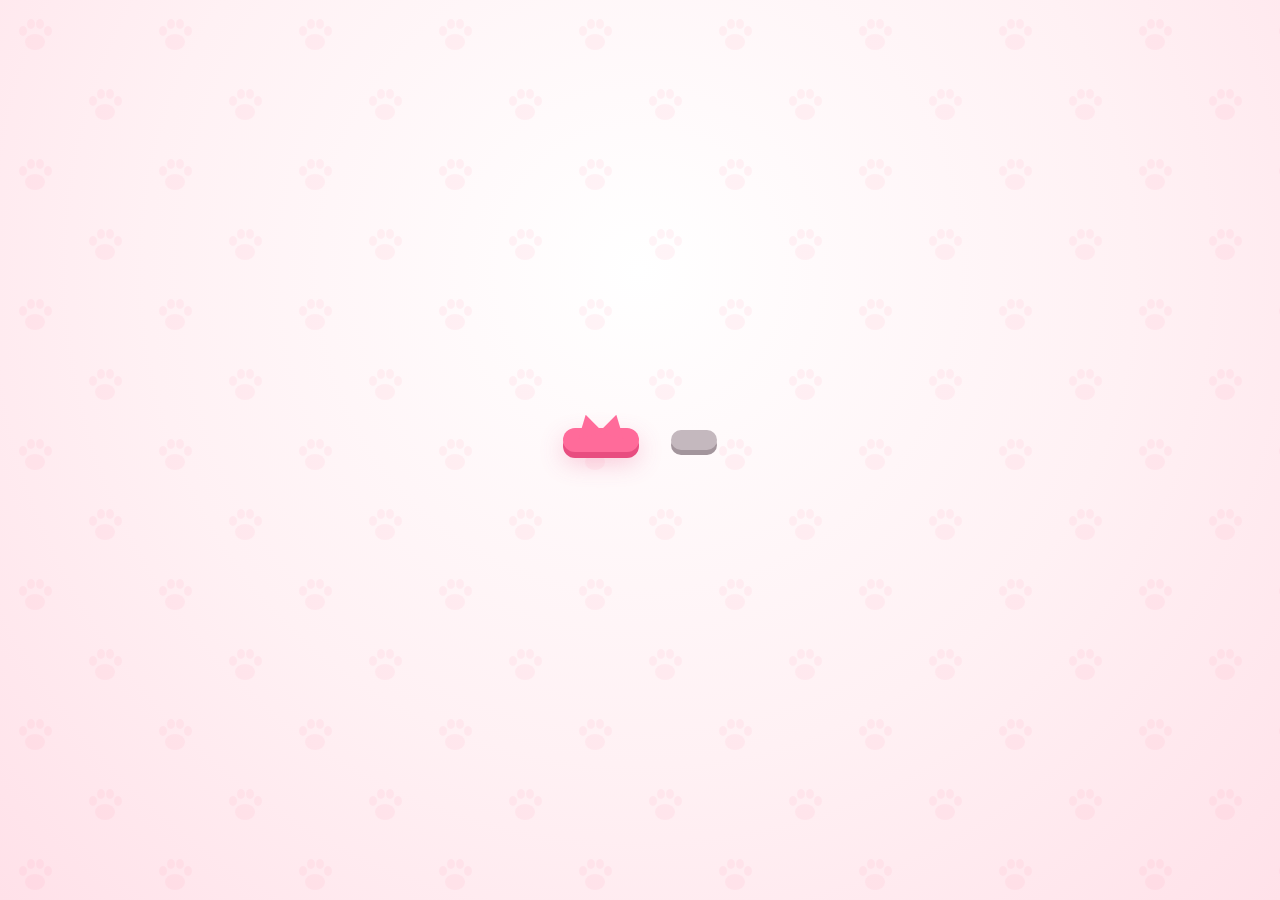
==== index.html @ 674d048b "feat: scaffold page, config and headless test runner Co-Authored-By: Claude Opus 5.5 <noreply@anthro" ====
<!doctype html>
<html lang="en">
<head>
  <meta charset="utf-8">
  <meta name="viewport" content="width=device-width, initial-scale=1">
  <title>A question for Shira 🐾</title>
  <link rel="icon" href="data:image/svg+xml,<svg xmlns='http://www.w3.org/2000/svg' viewBox='0 0 100 100'><text y='.9em' font-size='90'>🐱</text></svg>">
  <link rel="preconnect" href="https://fonts.googleapis.com">
  <link rel="preconnect" href="https://fonts.gstatic.com" crossorigin>
  <link rel="stylesheet" href="https://fonts.googleapis.com/css2?family=Fredoka:wght@400;500;600;700&display=swap">
  <link rel="stylesheet" href="styles.css">
</head>
<body data-screen="question">
  <main id="app">
    <section id="screen-question" class="screen">
      <div id="mochi" class="mochi-spot"></div>
      <h1 id="question-title"></h1>
      <p id="yay-sub" class="sub" hidden></p>
      <div class="buttons">
        <button id="yes-btn" class="yes-btn" type="button"></button>
        <button id="no-btn" class="no-btn" type="button"></button>
      </div>
      <p id="caption" class="caption" aria-live="polite"></p>
    </section>

    <section id="screen-dates" class="screen" hidden>
      <h2 id="dates-title"></h2>
      <div id="date-cards" class="date-cards"></div>
    </section>

    <section id="screen-ticket" class="screen" hidden>
      <div id="ticket"></div>
      <p id="ticket-note" class="sub ticket-note"></p>
      <button id="change-pick" class="link-btn" type="button"></button>
    </section>
  </main>

  <div id="stage"></div>
  <div id="rain"></div>

  <script src="js/config.js"></script>
  <script src="js/cats.js"></script>
  <script src="js/geometry.js"></script>
  <script src="js/fx.js"></script>
  <script src="js/escalation.js"></script>
  <script src="js/notify.js"></script>
  <script src="js/no-button.js"></script>
  <script src="js/celebration.js"></script>
  <script src="js/date-picker.js"></script>
  <script src="js/main.js"></script>
</body>
</html>
---- styles.css ----
/* ---------- base ---------- */
:root {
  --bg: #fff1f4;
  --bg-2: #ffe1e9;
  --pink: #ff6b9a;
  --pink-dark: #e84d80;
  --pink-soft: #ffd3df;
  --ink: #5b3a4a;
  --muted: #9a7d8a;
  --grey: #c4b8be;
  --grey-dark: #a3959c;
  --font: "Fredoka", "Trebuchet MS", system-ui, sans-serif;
}

* { box-sizing: border-box; }

html, body { margin: 0; }

body {
  font-family: var(--font);
  color: var(--ink);
  background-color: var(--bg);
  background-image:
    url("data:image/svg+xml,%3Csvg xmlns='http://www.w3.org/2000/svg' width='140' height='140'%3E%3Cg fill='%23ff6b9a' fill-opacity='0.08'%3E%3Cellipse cx='35' cy='42' rx='10' ry='8'/%3E%3Cellipse cx='23' cy='31' rx='4' ry='5'/%3E%3Cellipse cx='31' cy='24' rx='4' ry='5'/%3E%3Cellipse cx='40' cy='24' rx='4' ry='5'/%3E%3Cellipse cx='48' cy='31' rx='4' ry='5'/%3E%3Cellipse cx='105' cy='112' rx='10' ry='8'/%3E%3Cellipse cx='93' cy='101' rx='4' ry='5'/%3E%3Cellipse cx='101' cy='94' rx='4' ry='5'/%3E%3Cellipse cx='110' cy='94' rx='4' ry='5'/%3E%3Cellipse cx='118' cy='101' rx='4' ry='5'/%3E%3C/g%3E%3C/svg%3E"),
    radial-gradient(circle at 50% 30%, #fff 0%, var(--bg) 55%, var(--bg-2) 100%);
  background-attachment: fixed;
  overflow-x: hidden;
}

#app { min-height: 100vh; min-height: 100dvh; display: flex; }

.screen {
  flex: 1;
  display: flex;
  flex-direction: column;
  align-items: center;
  justify-content: center;
  gap: 0.6rem;
  padding: 24px 16px;
  text-align: center;
  animation: screen-in 0.5s ease-out;
}
.screen[hidden] { display: none; }
@keyframes screen-in { from { opacity: 0; } to { opacity: 1; } }

h1, h2 { margin: 0; font-weight: 700; line-height: 1.15; }
h1 { font-size: clamp(1.7rem, 4.5vw, 2.8rem); max-width: 20ch; }
h2 { font-size: clamp(1.4rem, 3.6vw, 2.2rem); max-width: 24ch; margin-bottom: 1rem; }
.sub { margin: 0; font-size: 1.15rem; color: var(--muted); }

.mochi-spot { width: 170px; cursor: pointer; -webkit-tap-highlight-color: transparent; }

/* ---------- buttons ---------- */
button {
  font-family: inherit;
  cursor: pointer;
  touch-action: manipulation;
  -webkit-tap-highlight-color: transparent;
}
button:focus-visible { outline: 3px dashed var(--pink-dark); outline-offset: 4px; }

.buttons {
  display: flex;
  align-items: center;
  justify-content: center;
  gap: 2rem;
  width: 100%;
  min-height: 190px;
}

.yes-btn {
  position: relative;
  z-index: 1;
  font-size: 1.4rem;
  font-weight: 700;
  letter-spacing: 0.04em;
  padding: 0.55em 1.7em;
  color: #fff;
  background: var(--pink);
  border: none;
  border-radius: 999px;
  box-shadow: 0 6px 0 var(--pink-dark), 0 10px 24px rgba(232, 77, 128, 0.3);
  scale: var(--yes-scale, 1);
  transition: scale 0.55s cubic-bezier(0.34, 1.56, 0.64, 1), filter 0.2s;
}
.yes-btn:hover { filter: brightness(1.06); }
.yes-btn:active { translate: 0 3px; box-shadow: 0 3px 0 var(--pink-dark); }
.yes-btn::before,
.yes-btn::after { /* cat ears */
  content: "";
  position: absolute;
  top: -14px;
  width: 26px;
  height: 22px;
  background: var(--pink);
  clip-path: polygon(50% 0, 100% 100%, 0 100%);
  transform-origin: 50% 100%;
}
.yes-btn::before { left: 20%; rotate: -14deg; }
.yes-btn::after { right: 20%; rotate: 14deg; }

.no-btn {
  font-size: calc(1.1rem * var(--no-size, 1));
  font-weight: 600;
  padding: 0.55em 1.3em;
  color: #fff;
  background: var(--grey);
  border: none;
  border-radius: 999px;
  box-shadow: 0 5px 0 var(--grey-dark);
  white-space: nowrap;
}

.caption {
  min-height: 1.6em;
  margin: 0;
  font-size: 1.15rem;
  font-weight: 500;
  color: var(--pink-dark);
}
.caption.show { animation: caption-in 0.4s cubic-bezier(0.34, 1.56, 0.64, 1); }
@keyframes caption-in { from { opacity: 0; transform: translateY(8px) scale(0.9); } }

@media (max-width: 600px) {
  .mochi-spot { width: 130px; }
  .buttons { gap: 1.2rem; min-height: 160px; }
}
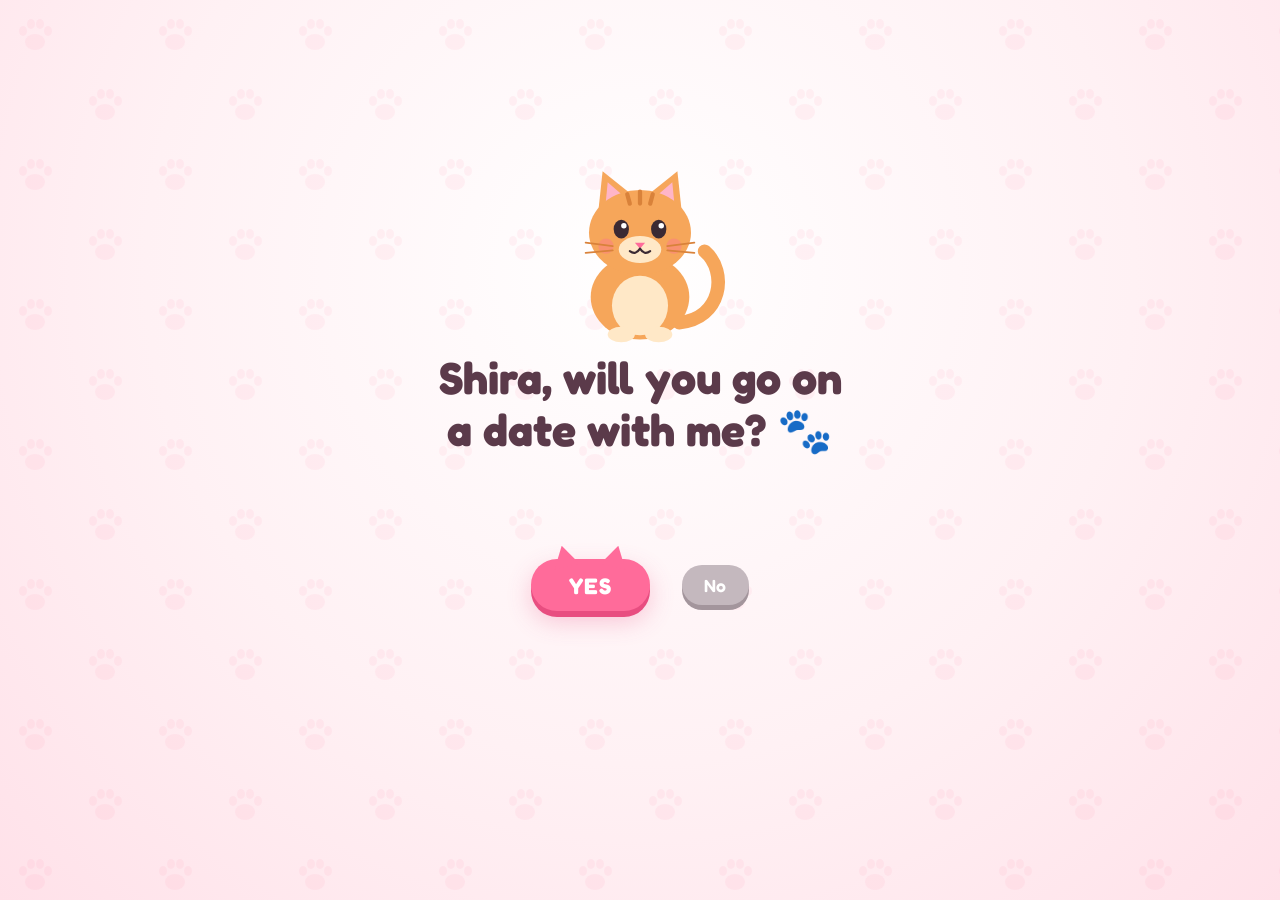
==== commit 35465e6d: "refactor: names live only in config.js (HER / ME) Co-Authored-By: Claude Opus 5.5 <noreply@anthropic" ====
--- a/index.html
+++ b/index.html
@@ -3,7 +3,7 @@
 <head>
   <meta charset="utf-8">
   <meta name="viewport" content="width=device-width, initial-scale=1">
-  <title>A question for Shira 🐾</title>
+  <title>A question 🐾</title>
   <link rel="icon" href="data:image/svg+xml,<svg xmlns='http://www.w3.org/2000/svg' viewBox='0 0 100 100'><text y='.9em' font-size='90'>🐱</text></svg>">
   <link rel="preconnect" href="https://fonts.googleapis.com">
   <link rel="preconnect" href="https://fonts.gstatic.com" crossorigin>
--- a/styles.css
+++ b/styles.css
@@ -43,7 +43,7 @@
 .screen[hidden] { display: none; }
 @keyframes screen-in { from { opacity: 0; } to { opacity: 1; } }
 
-h1, h2 { margin: 0; font-weight: 700; line-height: 1.15; }
+h1, h2 { margin: 0; font-weight: 700; line-height: 1.15; text-wrap: balance; }
 h1 { font-size: clamp(1.7rem, 4.5vw, 2.8rem); max-width: 20ch; }
 h2 { font-size: clamp(1.4rem, 3.6vw, 2.2rem); max-width: 24ch; margin-bottom: 1rem; }
 .sub { margin: 0; font-size: 1.15rem; color: var(--muted); }
@@ -65,7 +65,7 @@
   justify-content: center;
   gap: 2rem;
   width: 100%;
-  min-height: 190px;
+  min-height: 240px; /* room for YES at 2.6x, ears included */
 }
 
 .yes-btn {
@@ -123,5 +123,260 @@
 
 @media (max-width: 600px) {
   .mochi-spot { width: 130px; }
-  .buttons { gap: 1.2rem; min-height: 160px; }
-}
+  .buttons { gap: 1.2rem; min-height: 220px; }
+}
+
+/* ---------- cats ---------- */
+.mochi-spot svg { display: block; width: 100%; height: auto; overflow: visible; }
+
+.cat .ear,
+.cat .tail,
+.cat .eyes-open { transform-box: fill-box; }
+
+.cat .ear { transform-origin: 50% 100%; transition: transform 0.2s ease; }
+.cat[data-mood="alarmed"] .ear-l { transform: rotate(-38deg) translateY(6px); }
+.cat[data-mood="alarmed"] .ear-r { transform: rotate(38deg) translateY(6px); }
+
+.cat .eyes-open { transform-origin: 50% 50%; transition: transform 0.07s; }
+.cat.blink .eyes-open { transform: scaleY(0.1); }
+
+.cat .tail { transform-origin: 0% 100%; animation: swish 2.6s ease-in-out infinite alternate; }
+.cat.tail-fast .tail { animation-duration: 0.8s; }
+@keyframes swish { from { transform: rotate(-10deg); } to { transform: rotate(12deg); } }
+
+.cat .lids,
+.cat .eyes-happy,
+.cat .mouth-smug { display: none; }
+.cat[data-mood="suspicious"] .lids,
+.cat[data-mood="smug"] .lids { display: inline; }
+.cat[data-mood="smug"] .mouth { display: none; }
+.cat[data-mood="smug"] .mouth-smug { display: inline; }
+.cat[data-mood="happy"] .eyes-open { display: none; }
+.cat[data-mood="happy"] .eyes-happy { display: inline; }
+
+/* ---------- stage and effects ---------- */
+#stage,
+#rain { position: fixed; inset: 0; pointer-events: none; overflow: hidden; }
+#stage { z-index: 10; }
+#rain { z-index: 20; }
+#stage > * { position: absolute; }
+body:not([data-screen="question"]) #stage { display: none; }
+
+.no-btn.loose { position: absolute; z-index: 2; margin: 0; pointer-events: auto; }
+.no-btn.carried { z-index: 3; pointer-events: none; }
+
+.paw-wrap { width: 90px; height: 220px; z-index: 4; transform-origin: 45px 0; }
+.paw-wrap svg {
+  display: block;
+  width: 90px;
+  height: 220px;
+  overflow: visible;
+  filter: drop-shadow(0 4px 6px rgba(91, 58, 74, 0.25));
+}
+.paw-wrap.peeking svg { transform-origin: 45px 0; animation: paw-wiggle 0.45s ease-in-out infinite alternate; }
+@keyframes paw-wiggle { from { transform: rotate(-9deg); } to { transform: rotate(9deg); } }
+
+.bubble {
+  z-index: 5;
+  translate: -50% -100%;
+  padding: 0.35em 0.8em;
+  border-radius: 16px;
+  background: #fff;
+  color: var(--ink);
+  font-size: 1.1rem;
+  font-weight: 600;
+  white-space: nowrap;
+  box-shadow: 0 4px 14px rgba(91, 58, 74, 0.18);
+  animation: bubble-in 0.3s cubic-bezier(0.34, 1.56, 0.64, 1);
+}
+.bubble::after {
+  content: "";
+  position: absolute;
+  left: 22%;
+  bottom: -9px;
+  border: 10px solid transparent;
+  border-top-color: #fff;
+  border-bottom: 0;
+}
+@keyframes bubble-in { from { transform: scale(0); opacity: 0; } }
+
+.burst {
+  z-index: 5;
+  translate: -50% -50%;
+  rotate: -8deg;
+  padding: 0.2em 0.55em;
+  font-size: 1.5rem;
+  font-weight: 700;
+  color: var(--pink-dark);
+  background: #fff6a8;
+  border: 3px solid var(--pink-dark);
+  border-radius: 12px;
+  white-space: nowrap;
+  animation: burst 0.75s ease-out forwards;
+}
+@keyframes burst {
+  0% { transform: scale(0.3); opacity: 0; }
+  25% { transform: scale(1.15); opacity: 1; }
+  70% { transform: scale(1); opacity: 1; }
+  100% { transform: scale(1) translateY(-14px); opacity: 0; }
+}
+
+.trail-print { width: 18px; z-index: 1; translate: -50% -50%; animation: fade-out 1s ease-in forwards; }
+.float-heart { width: 26px; z-index: 5; translate: -50% -50%; animation: float-up 1.4s ease-out forwards; }
+.trail-print svg,
+.float-heart svg { display: block; width: 100%; height: auto; }
+@keyframes fade-out { from { opacity: 0.9; } to { opacity: 0; } }
+@keyframes float-up {
+  from { opacity: 1; transform: translateY(0) scale(0.6); }
+  to { opacity: 0; transform: translateY(-90px) scale(1.1); }
+}
+
+/* ---------- Biscuit, walker, bitten ---------- */
+.biscuit-wrap { z-index: 3; transform-origin: 50% 100%; }
+.biscuit-wrap svg,
+.walker svg { display: block; width: 100%; height: auto; overflow: visible; }
+.biscuit-wrap svg { filter: drop-shadow(0 6px 8px rgba(91, 58, 74, 0.2)); }
+
+.zzz { position: absolute; right: 10%; top: -4px; display: none; font-weight: 700; color: var(--muted); }
+.biscuit-wrap.sleeping .zzz { display: block; }
+.zzz span { position: absolute; opacity: 0; animation: zzz 2.4s ease-out infinite; }
+.zzz span:nth-child(2) { animation-delay: 0.8s; font-size: 1.2em; }
+.zzz span:nth-child(3) { animation-delay: 1.6s; font-size: 1.4em; }
+@keyframes zzz {
+  0% { opacity: 0; transform: translate(0, 0); }
+  30% { opacity: 1; }
+  100% { opacity: 0; transform: translate(18px, -40px); }
+}
+
+.walker { z-index: 3; }
+.walker-body { position: relative; animation: trot 0.28s ease-in-out infinite alternate; }
+@keyframes trot {
+  from { transform: translateY(0) rotate(-3deg); }
+  to { transform: translateY(-7px) rotate(3deg); }
+}
+
+.no-btn.bitten {
+  background: var(--pink);
+  box-shadow: none;
+  mask:
+    radial-gradient(circle 12px at calc(100% - 2px) 2px, #0000 95%, #000 100%),
+    radial-gradient(circle 9px at calc(100% - 24px) -3px, #0000 95%, #000 100%),
+    radial-gradient(circle 8px at 14px calc(100% + 2px), #0000 95%, #000 100%);
+  mask-composite: intersect;
+}
+
+.yes-btn.ears-wiggle::before { animation: ear-wiggle-l 0.5s ease-in-out infinite alternate; }
+.yes-btn.ears-wiggle::after { animation: ear-wiggle-r 0.5s ease-in-out infinite alternate; }
+@keyframes ear-wiggle-l { to { rotate: -30deg; } }
+@keyframes ear-wiggle-r { to { rotate: 30deg; } }
+
+/* ---------- celebration ---------- */
+.yes-btn.pop-away,
+.no-btn.pop-away { animation: pop-away 0.4s ease-in forwards; pointer-events: none; }
+@keyframes pop-away {
+  40% { transform: scale(1.25); opacity: 1; }
+  100% { transform: scale(0); opacity: 0; }
+}
+
+.hop { animation: hop 0.5s ease-in-out infinite alternate; }
+@keyframes hop { from { transform: translateY(0); } to { transform: translateY(-18px); } }
+
+.rain-item { position: absolute; top: -70px; animation: rain var(--dur) var(--delay) linear both; }
+.rain-item svg { display: block; width: 100%; height: auto; }
+@keyframes rain {
+  from { transform: translateY(0) rotate(0deg); }
+  to { transform: translateY(calc(100vh + 140px)) rotate(var(--spin)); }
+}
+
+/* ---------- date picker ---------- */
+.date-cards {
+  display: flex;
+  flex-wrap: wrap;
+  justify-content: center;
+  gap: 1.6rem 1.2rem;
+  width: min(1180px, 100%);
+}
+.date-card {
+  flex: 1 1 190px;
+  max-width: 220px;
+  position: relative;
+  display: flex;
+  flex-direction: column;
+  align-items: center;
+  gap: 0.35rem;
+  padding: 1.4rem 1rem 1.2rem;
+  color: var(--ink);
+  background: #fff;
+  border: 3px solid var(--pink-soft);
+  border-radius: 22px;
+  box-shadow: 0 8px 20px rgba(232, 77, 128, 0.12);
+  transition: transform 0.2s ease, box-shadow 0.2s ease, border-color 0.2s;
+}
+.date-card:hover { transform: rotate(-2deg) translateY(-4px); box-shadow: 0 14px 26px rgba(232, 77, 128, 0.2); }
+.date-card:nth-child(even):hover { transform: rotate(2deg) translateY(-4px); }
+.card-ears::before,
+.card-ears::after {
+  content: "";
+  position: absolute;
+  top: -21px;
+  width: 30px;
+  height: 24px;
+  background: var(--pink-soft);
+  clip-path: polygon(50% 0, 100% 100%, 0 100%);
+  transform-origin: 50% 100%;
+  transform: scaleY(0);
+  transition: transform 0.2s cubic-bezier(0.34, 1.56, 0.64, 1);
+}
+.card-ears::before { left: 22%; }
+.card-ears::after { right: 22%; }
+.date-card:hover .card-ears::before,
+.date-card:hover .card-ears::after { transform: scaleY(1); }
+.card-emoji { font-size: 2.4rem; }
+.card-title { font-size: 1.25rem; font-weight: 700; }
+.card-blurb { font-size: 0.95rem; color: var(--muted); }
+.card-stamp { position: absolute; right: 10px; bottom: 8px; width: 46px; opacity: 0; transform: scale(2.2) rotate(-20deg); }
+.card-stamp svg { display: block; width: 100%; }
+.date-card.stamped { border-color: var(--pink); }
+.date-card.stamped .card-stamp { animation: stamp 0.35s ease-in forwards; }
+@keyframes stamp { to { opacity: 0.9; transform: scale(1) rotate(-12deg); } }
+
+/* ---------- ticket ---------- */
+#ticket { width: min(440px, 100%); filter: drop-shadow(0 12px 22px rgba(232, 77, 128, 0.22)); }
+.ticket {
+  position: relative;
+  display: grid;
+  gap: 0.55rem;
+  padding: 1.6rem 2rem 1.4rem;
+  text-align: left;
+  background: #fff;
+  border: 3px dashed var(--pink);
+  border-radius: 18px;
+  mask:
+    radial-gradient(circle 14px at 0 50%, #0000 98%, #000 100%),
+    radial-gradient(circle 14px at 100% 50%, #0000 98%, #000 100%);
+  mask-composite: intersect;
+  animation: ticket-in 0.6s cubic-bezier(0.34, 1.56, 0.64, 1);
+}
+@keyframes ticket-in { from { transform: translateY(30px) scale(0.9); opacity: 0; } }
+.ticket-head {
+  display: flex;
+  flex-wrap: wrap;
+  justify-content: space-between;
+  gap: 0.4rem;
+  font-weight: 700;
+  letter-spacing: 0.06em;
+  color: var(--pink-dark);
+}
+.ticket-admit { font-weight: 500; letter-spacing: 0; color: var(--muted); }
+.ticket-names { font-size: 1.9rem; font-weight: 700; }
+.ticket-plan { font-size: 1.2rem; }
+.ticket-approved { color: var(--muted); }
+.ticket-stamp { position: absolute; right: 26px; bottom: 16px; width: 64px; rotate: -14deg; opacity: 0.85; animation: stamp-in 0.4s 0.5s ease-in both; }
+.ticket-stamp svg { display: block; width: 100%; }
+@keyframes stamp-in { from { transform: scale(2.4); opacity: 0; } }
+.ticket-note { max-width: 30ch; margin-top: 1rem; }
+.link-btn { padding: 0.4rem; font-size: 1rem; color: var(--pink-dark); background: none; border: none; text-decoration: underline; }
+
+@media (max-width: 600px) {
+  .date-card { max-width: none; }
+}
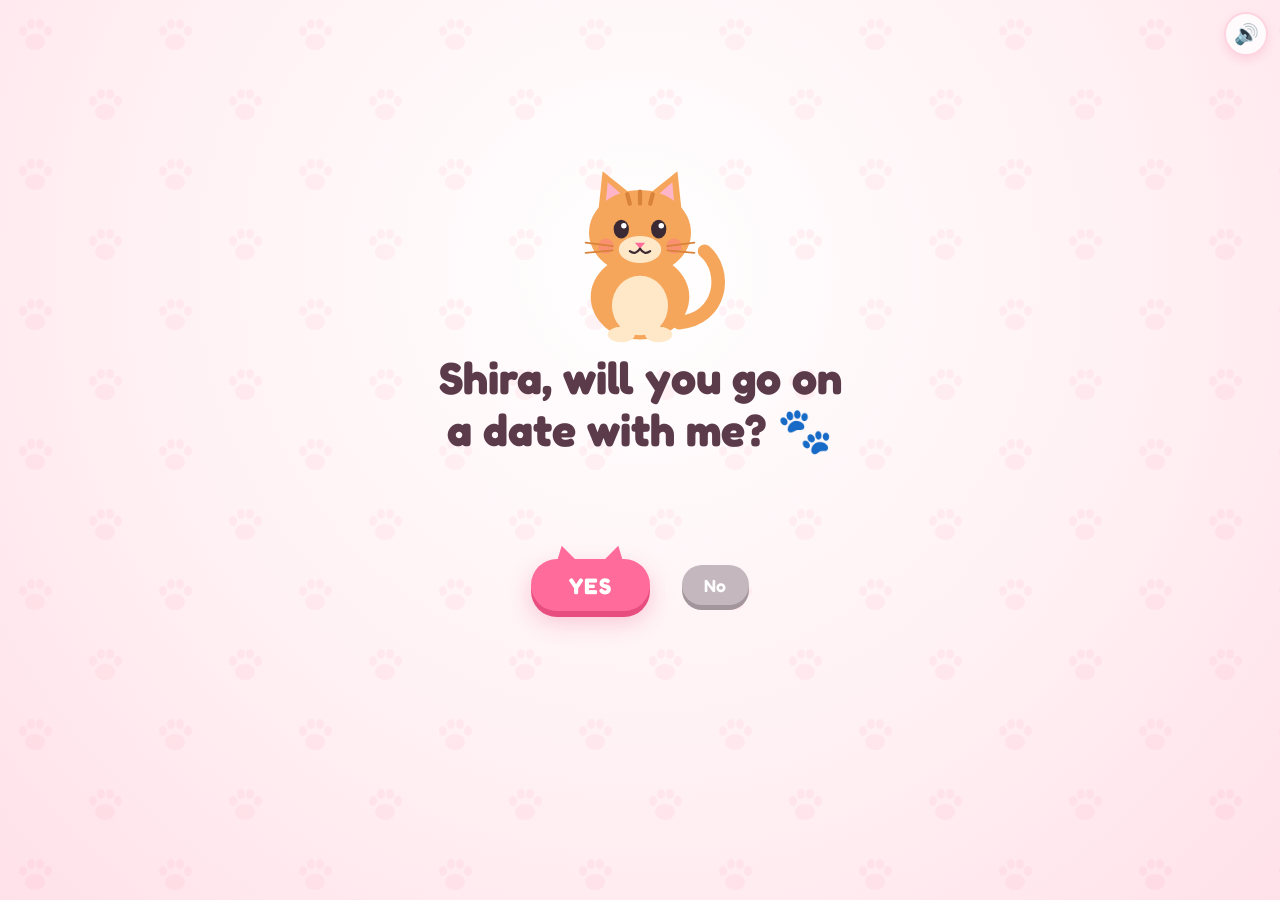
==== commit 32eb3b2f: "feat: cute sound effects, synthesized live, with a mute button Every trick gets its sounds (whoosh +" ====
--- a/index.html
+++ b/index.html
@@ -3,6 +3,7 @@
 <head>
   <meta charset="utf-8">
   <meta name="viewport" content="width=device-width, initial-scale=1">
+  <meta name="robots" content="noindex, nofollow">
   <title>A question 🐾</title>
   <link rel="icon" href="data:image/svg+xml,<svg xmlns='http://www.w3.org/2000/svg' viewBox='0 0 100 100'><text y='.9em' font-size='90'>🐱</text></svg>">
   <link rel="preconnect" href="https://fonts.googleapis.com">
@@ -28,6 +29,11 @@
       <div id="date-cards" class="date-cards"></div>
     </section>
 
+    <section id="screen-days" class="screen" hidden>
+      <h2 id="days-title"></h2>
+      <div id="day-cards" class="day-cards"></div>
+    </section>
+
     <section id="screen-ticket" class="screen" hidden>
       <div id="ticket"></div>
       <p id="ticket-note" class="sub ticket-note"></p>
@@ -37,13 +43,16 @@
 
   <div id="stage"></div>
   <div id="rain"></div>
+  <button id="sound-btn" class="sound-btn" type="button" aria-label="Sound"></button>
 
   <script src="js/config.js"></script>
   <script src="js/cats.js"></script>
   <script src="js/geometry.js"></script>
   <script src="js/fx.js"></script>
+  <script src="js/sfx.js"></script>
   <script src="js/escalation.js"></script>
   <script src="js/notify.js"></script>
+  <script src="js/visitor.js"></script>
   <script src="js/no-button.js"></script>
   <script src="js/celebration.js"></script>
   <script src="js/date-picker.js"></script>
--- a/styles.css
+++ b/styles.css
@@ -269,6 +269,25 @@
 .yes-btn.ears-wiggle::after { animation: ear-wiggle-r 0.5s ease-in-out infinite alternate; }
 @keyframes ear-wiggle-l { to { rotate: -30deg; } }
 @keyframes ear-wiggle-r { to { rotate: 30deg; } }
+
+/* ---------- sound toggle ---------- */
+.sound-btn {
+  position: fixed;
+  top: 12px;
+  right: 12px;
+  z-index: 30;
+  width: 44px;
+  height: 44px;
+  padding: 0;
+  font-size: 1.25rem;
+  line-height: 1;
+  background: rgba(255, 255, 255, 0.75);
+  border: 2px solid var(--pink-soft);
+  border-radius: 50%;
+  box-shadow: 0 4px 10px rgba(232, 77, 128, 0.15);
+  transition: background 0.2s, transform 0.2s;
+}
+.sound-btn:hover { background: #fff; transform: scale(1.08); }
 
 /* ---------- celebration ---------- */
 .yes-btn.pop-away,
@@ -380,3 +399,23 @@
 @media (max-width: 600px) {
   .date-card { max-width: none; }
 }
+
+/* ---------- day picker ---------- */
+.day-cards {
+  display: grid;
+  grid-template-columns: repeat(7, minmax(0, 1fr));
+  gap: 1.6rem 0.8rem;
+  width: min(760px, 100%);
+}
+.day-card { max-width: none; gap: 0; padding: 0.7rem 0.3rem 0.8rem; }
+.day-name { font-size: 0.95rem; font-weight: 600; color: var(--pink-dark); }
+.day-num { font-size: 2rem; font-weight: 700; line-height: 1.1; }
+.day-month { font-size: 0.9rem; color: var(--muted); }
+.day-card .card-stamp { width: 30px; right: 4px; bottom: 4px; }
+.day-card .card-ears::before,
+.day-card .card-ears::after { top: -13px; width: 18px; height: 15px; }
+.ticket-when { font-size: 1.2rem; }
+
+@media (max-width: 600px) {
+  .day-cards { grid-template-columns: repeat(4, minmax(0, 1fr)); gap: 1.2rem 0.6rem; }
+}
